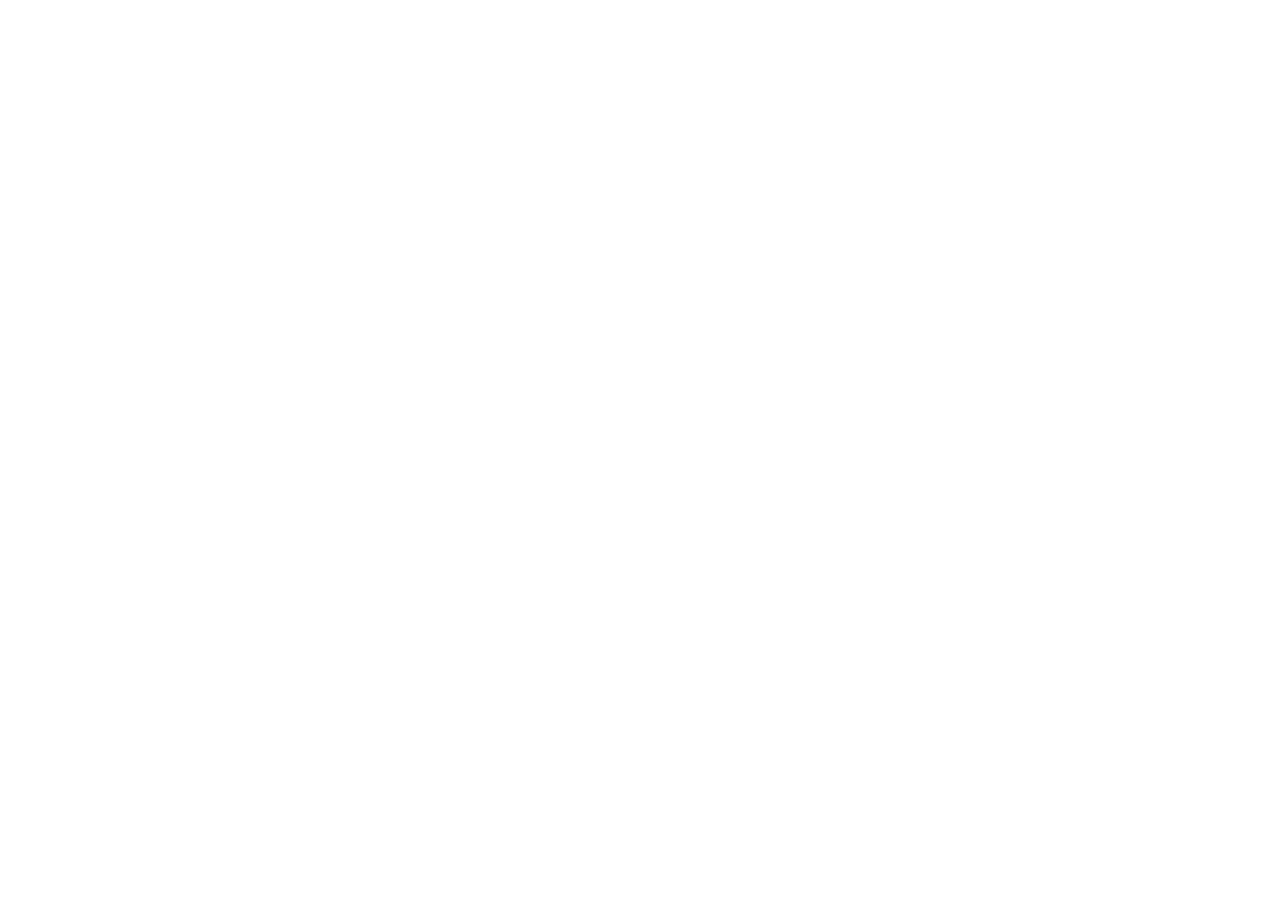
==== Pega-a-Visão/index.html @ a65b5205 "Iniciando a marcação" ====
<!DOCTYPE html>
<html lang="pt-br">
<head>
	<title>Pega a Visão</title>
	<meta charset="utf-8">
    <meta name="viewport" content="width=device-width,initial-scale=1.0">
	<link rel="stylesheet" href="https://cdnjs.cloudflare.com/ajax/libs/normalize/8.0.1/normalize.css" />
	<link rel="stylesheet" href="index.css">
	<link href="https://fonts.googleapis.com/css?family=Lato&display=swap" rel="stylesheet">
	<link href="https://stackpath.bootstrapcdn.com/font-awesome/4.7.0/css/font-awesome.min.css" rel="stylesheet">
	<meta name="keywords" content="Agência Digital, divulgação, artistas, sites">
	<meta name="robots" content="index, follow">
	<meta name="author" content="Alunos BSI">
	<link rel="icon" href="img/icon.png">

</head>
<body>

</body>
</html>
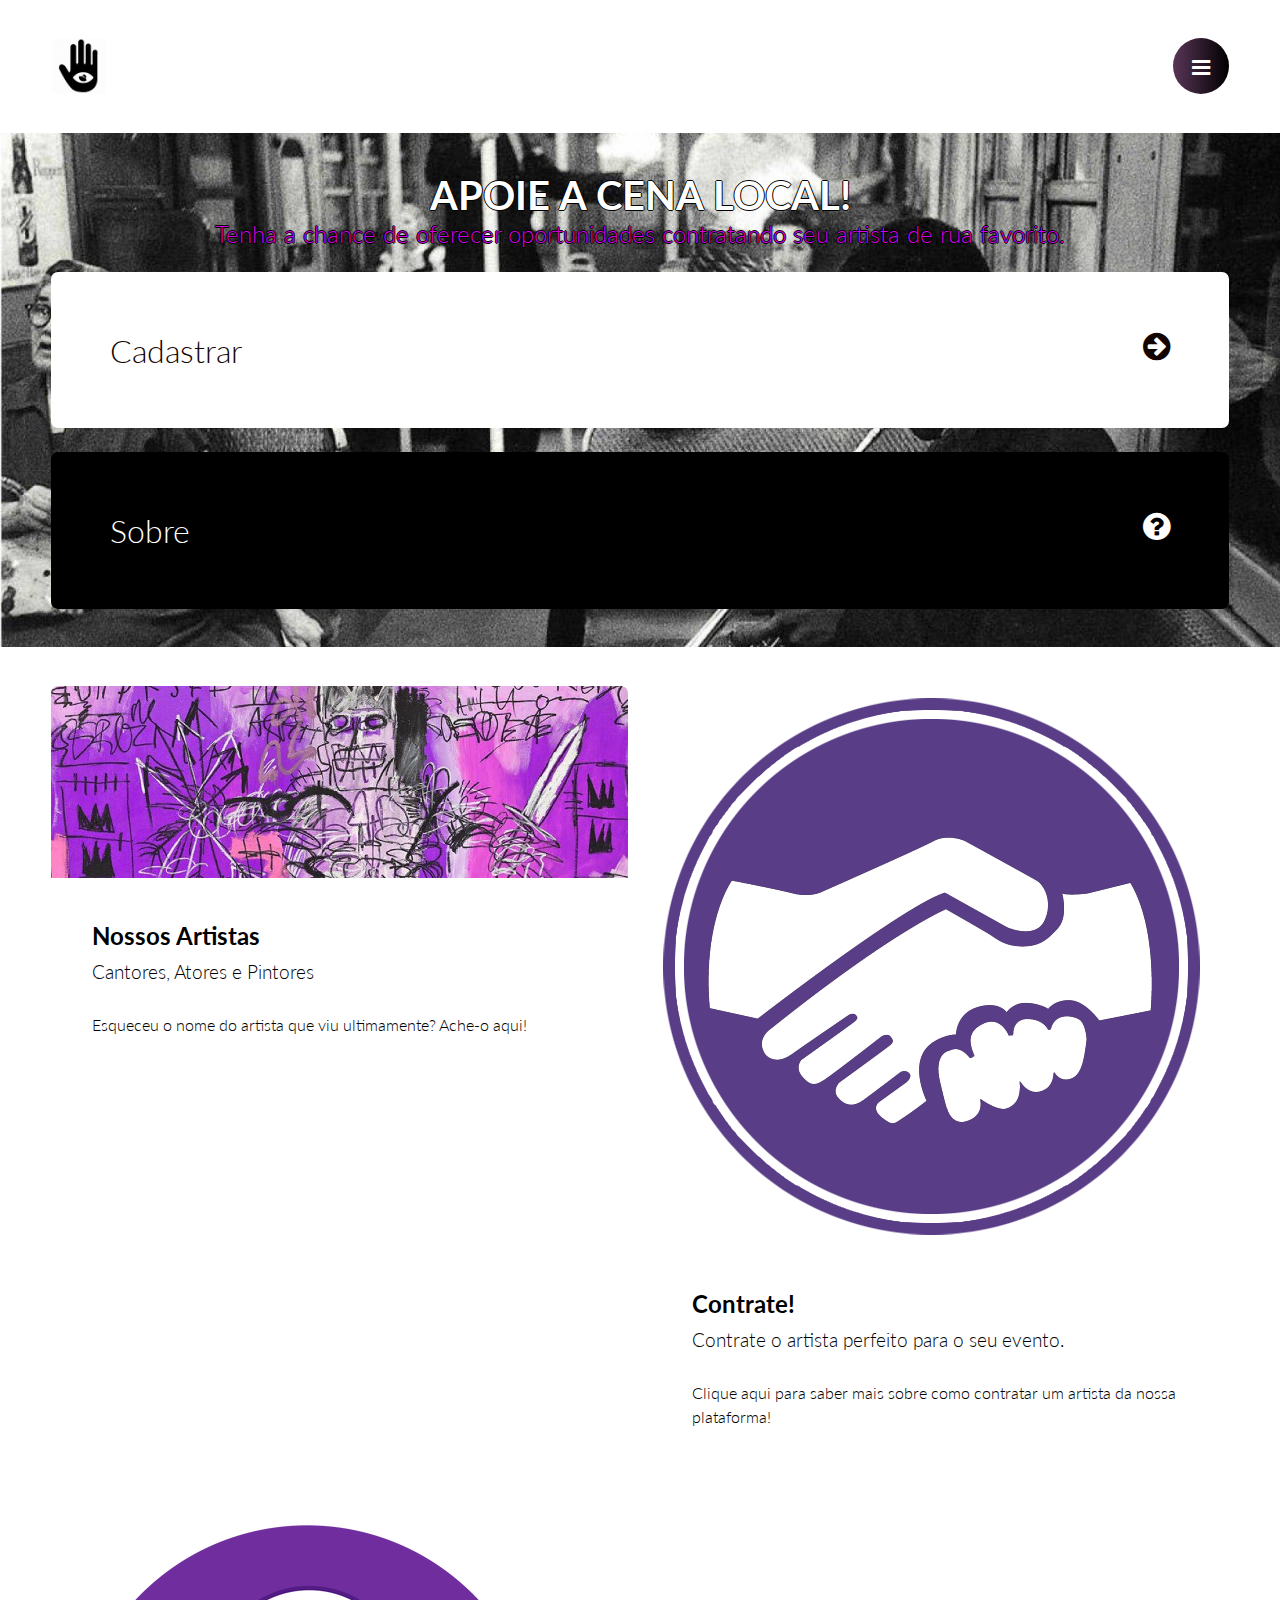
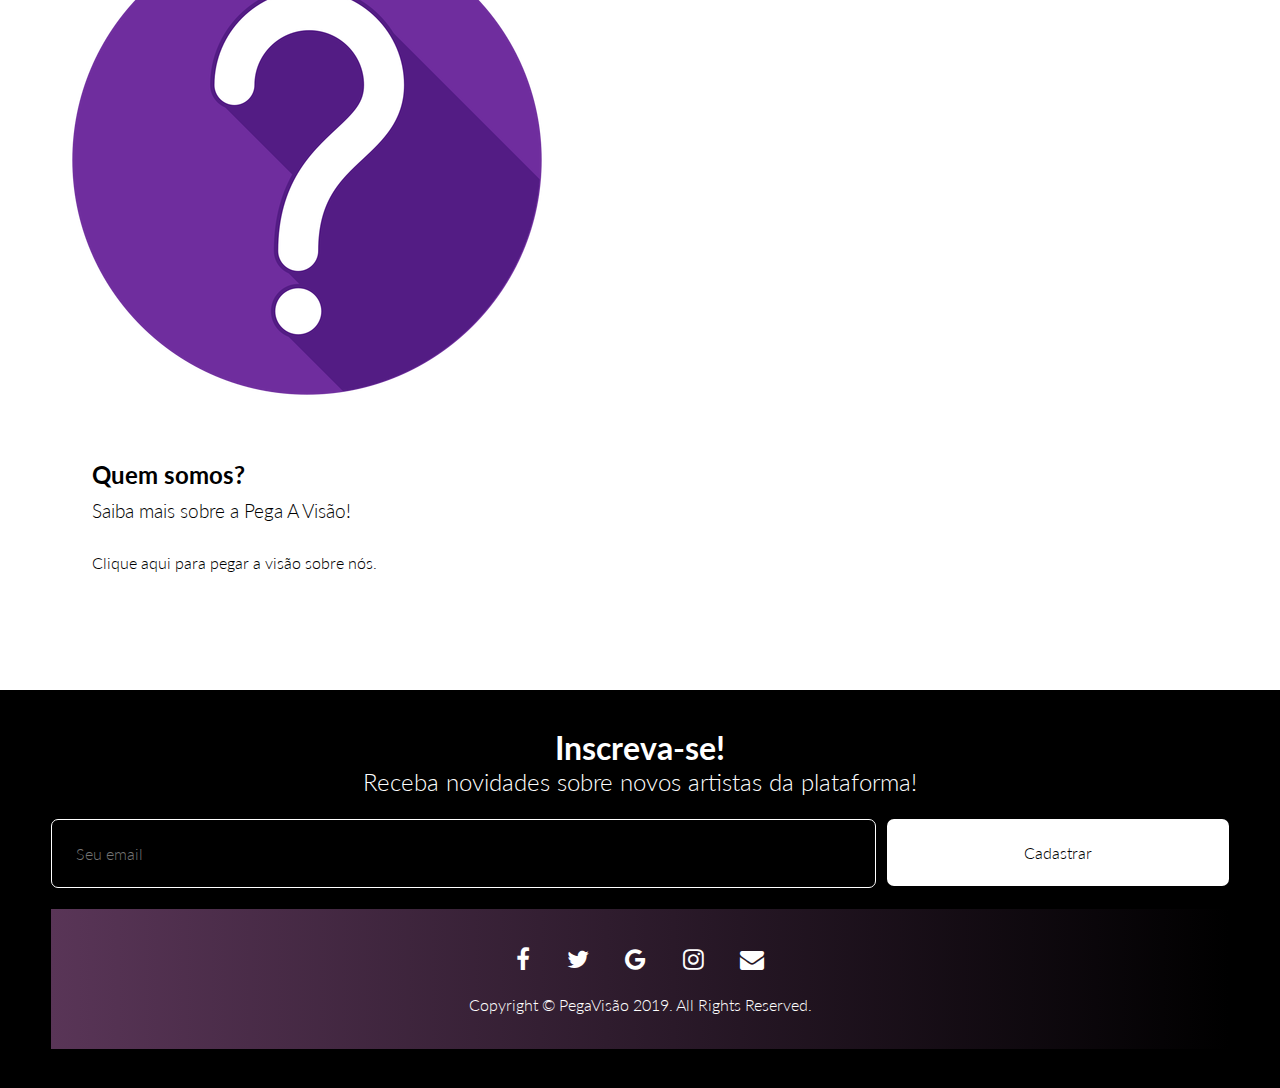
==== commit 9e7b99de: "Iniciando o site" ====
--- a/Pega-a-Visão/index.html
+++ b/Pega-a-Visão/index.html
@@ -1,10 +1,9 @@
 <!DOCTYPE html>
 <html lang="pt-br">
 <head>
-	<title>Pega a Visão</title>
 	<meta charset="utf-8">
     <meta name="viewport" content="width=device-width,initial-scale=1.0">
-	<link rel="stylesheet" href="https://cdnjs.cloudflare.com/ajax/libs/normalize/8.0.1/normalize.css" />
+    <title>Pega a Visão</title>
 	<link rel="stylesheet" href="index.css">
 	<link href="https://fonts.googleapis.com/css?family=Lato&display=swap" rel="stylesheet">
 	<link href="https://stackpath.bootstrapcdn.com/font-awesome/4.7.0/css/font-awesome.min.css" rel="stylesheet">
@@ -15,6 +14,91 @@
 
 </head>
 <body>
+	<header class="cabecalho container">
+		<a href="index.html"><h1 class="logo">Pega a Visão</h1></a>
+		<button class="bt-menu bg-gradient"><i class="fa fa-bars fa-lg"> </i></button>
+		<nav class="menu">
+			<a class="bt-close"><i class="fa fa-times"></i></a>
+				<ul>
+					<li><a href="index.html">Home</a></li>
+					<li><a href="#">Nossos Artistas</a></li>
+					<li><a href="#">Contratar um Artista</a></li>
+					<li><a href="#">Quem Somos?</a></li>
+					<li><a href="#">Contato</a></li>
 
+				</ul>
+		</nav>
+	</header>
+	<div class="banner container">
+		<div class="title">
+			<h2> APOIE A CENA LOCAL! </h2>
+			<h3>Tenha a chance de oferecer oportunidades contratando seu artista de rua favorito. </h3>
+		</div>
+		<div class="buttons">
+			<button class="bt bt-cadastro bg-white radius">Cadastrar<i class="fa fa-arrow-circle-right"></i></button>
+			<button class=" bt bt-sobre bg-black radius">Sobre<i class="fa fa-question-circle"></i></button>
+
+		</div>
+	</div>
+	<main class="artistas container">
+		<article class="artista bg-white radius">
+			<a href=""><img src="../Pega-a-Visão/img/obra.jpg" alt="Artistas do Selo"></a>
+			<div class="inner">
+				<a href="#">Nossos Artistas</a>
+				<h4>Cantores, Atores e Pintores </h4>
+				<p> Esqueceu o nome do artista que viu ultimamente? Ache-o aqui! </p>
+			</div>
+		</article>
+		<article class="artista bg-white radius">
+			<a href=""><img src="../Pega-a-Visão/img/contrate.png" alt="Michael Jackson"></a>
+			<div class="inner">
+				<a href="#">Contrate!</a>
+				<h4>Contrate o artista perfeito para o seu evento. </h4>
+				<p>Clique aqui para saber mais sobre como contratar um artista da nossa plataforma!</p>
+			</div>
+		</article>
+		<article class="artista bg-white radius">
+			<a href=""><img src="../Pega-a-Visão/img/quem-somos.jpg" alt="interrogação"></a>
+			<div class="inner">
+				<a href="#">Quem somos?</a>
+				<h4>Saiba mais sobre a Pega A Visão! </h4>
+				<p>Clique aqui para pegar a visão sobre nós.</p>
+			</div>
+		</article>
+	</main>
+	<!-- NEWSLETTER-->
+	<section class="newsletter container bg-black">
+		<h2> Inscreva-se! </h2>
+		<h3> Receba novidades sobre novos artistas da plataforma!</h3>
+		<form>
+			<input class="bg-black radius" type="email" name="email" placeholder="Seu email">
+			<button class="bg-white radius">Cadastrar</button>
+		</form>
+
+	<!-- rodapé -->
+	<footer class="rodape container bg-gradient">
+		<div class="icones">
+			<a href="#"><i class="fa fa-facebook"></i></a>
+			<a href="#"><i class="fa fa-twitter"></i></a>
+			<a href="#"><i class="fa fa-google"></i></a>
+			<a href="#"><i class="fa fa-instagram"></i></a>
+			<a href="#"><i class="fa fa-envelope"></i></a>
+		</div>
+		<p class="copyright">
+			Copyright © PegaVisão 2019. All Rights Reserved.
+		</p>
+	</footer>	
+		
+	</section>
+	<!-- JQUERY -->
+	<script src="https://ajax.googleapis.com/ajax/libs/jquery/1.12.4/jquery.min.js"></script>
+	   <script>
+		   $(".bt-menu").click(function(){
+		    $(".menu").show();
+		   });
+		   $(".bt-close").click(function(){
+		    $(".menu").hide();
+		   });
+	  </script>
 </body>
 </html>--- a/Pega-a-Visão/index.css
+++ b/Pega-a-Visão/index.css
@@ -0,0 +1,327 @@
+/*========== RESET ============*/
+*
+{
+	margin: 0; 
+	padding: 0; 
+	font-size: 100%; 
+	border: none;
+	outline: none;
+	font-weight: 300;
+	box-sizing: border-box; 
+	font-family: 'Lato', sans-serif;
+}
+
+body 
+{
+	background-color: : #000;
+}
+a
+{
+	text-decoration: none;
+}
+ul
+{
+	list-style: none;
+}
+img
+{
+	max-width: 100%;
+}
+/* ======== RESET =========*/
+
+/* ========== CONTAINER ============ */
+.container
+{
+	width: 100%;
+	float: left;
+	padding: 3% 4%;
+	text-align: center;
+}
+
+/* CORES */
+.bg-gradient
+{
+	background: linear-gradient(to right,#593557,#000000);
+}
+.bg-black
+{
+	background-color: #000;
+}
+.bg-white
+{
+	background-color: #fff;
+
+}
+
+/* helpers */
+.radius
+{
+	border-radius: 7px;
+}
+
+
+/* ======== cabeçalho========== */
+.logo
+{
+	width:56px;
+	height: 56px;
+	float: left;
+	background:url(../Pega-a-Visão/img/icon.png) center center/56px no-repeat;
+	font-size: 0; 
+}
+.bt-menu
+{
+	width: 56px;
+	height: 56px;
+	float: right;
+	text-align: center;
+	color: #fff;
+	border-radius: 56px;
+	cursor: pointer;
+	
+}
+
+/* MENU */
+.menu
+{
+	display: none;
+	width: 100%; 
+	height: 100%;
+	position:fixed;
+	background-color: rgba(0,0,0,0.9);
+	top: 0;
+	left: 0;
+}
+.bt-close
+{
+	font-size:1.5em; 
+	color:#fff;
+	float: right;
+	cursor: pointer;
+	margin: 2% 3% 0 0;  
+}
+.menu ul 
+{
+	width: 100%;
+	float: left; 
+	text-align: center;
+}
+.menu li
+{
+	padding: 1.5%;
+}
+.menu li a 
+{
+	font-size: 2em;
+	color: #fff;
+	padding: 1.5% 3%;
+}
+.menu li a:hover
+{
+	border:1px solid #000;
+	background-color: #593557;
+}
+/* BANNER */
+.banner
+{
+	background: url(../Pega-a-Visão/img/banner.jpg) no-repeat fixed;
+}
+.title
+{
+	width: 100%;
+}
+.title h2
+{
+	font-size: 2.5em;
+	color: #fff;
+	font-weight: 700;
+	text-shadow: -1px 0 black, 0 1px black, 1px 0 black, 0 -1px black;
+}
+.title h3
+{
+	font-size: 1.5em;
+	color: #d500ea;
+	text-shadow: -1px 0 black, 0 1px black, 1px 0 black, 0 -1px black;
+}
+.buttons
+{
+	width: 100%;
+	margin-top: 2%;
+}
+.buttons i
+{
+	float: right;
+}
+.bt
+{
+	width: 100%;
+	font-size: 1.5em;
+	text-align: left;
+	cursor: pointer;
+	padding: 5%;
+
+}
+.bt-cadastro
+{
+	color: #130400;
+}
+.bt-sobre
+{	
+	
+	color: #fff;
+	margin-top: 2%;
+}
+/* ARTISTAS */
+.artistas
+{
+	width: 100%;
+	float: left;
+	padding:3% 4%;
+}
+.artista
+{
+	width: 100%;
+	text-align: left;
+	margin-bottom: 3%;
+}
+.artista img 
+{
+	border-radius: 7px 7px 0 0;
+}
+.inner
+{
+	padding: 7%;
+}
+.inner a 
+{
+	font-size: 1.5em;
+	color: #000;
+	font-weight: 700;
+}
+.inner h4
+{
+	font-size: 1.2em;
+	color: #000;
+	margin-top: 2%;
+}
+.inner p 
+{
+	margin-top: 6%;
+	color:#000;
+	line-height: 1.5em;
+}
+
+/* NEWSLETTER */
+.newsletter h2
+{
+	font-size:1.5em;
+	color: #fff;
+	font-weight: 700;  
+}
+.newsletter h3
+{
+	color: #fff;
+}
+.newsletter form 
+{
+margin-top: 2%;
+}
+.newsletter input 
+{
+	width: 100%;
+	color: #fff;
+	border: 1px solid #fff;
+	padding: 5%;
+}
+.newsletter button
+{
+	width: 100%;
+	color: #000;
+	padding: 5px;
+	cursor: pointer;
+	margin-top: 2%;
+	margin-bottom: 2%;
+
+}
+/* RODAPÉ */
+
+.icones a
+{
+	font-size: 1.5em;
+	color: #fff;
+	margin-right: 3%;
+}
+.icones a:last-child
+{
+	margin-right: 0;
+}
+.icones a:hover
+{
+	color: #ffd;
+}
+.copyright
+{
+	margin-top: 2%;
+	color: #fff;
+}
+
+/* =========MOBILE FIRST ============== */
+/* DISPOSITIVOS PEQUENOS */
+@media screen and (min-width: 480px)
+{
+	.bt
+	{
+		font-size: 2em;
+	}	
+}
+/* Tablets */
+@media screen and (min-width: 768px)
+{
+	.artista {
+		width: 49%;
+		float: left;
+		margin-right: 2%;
+	}
+	.artista:nth-child(2)
+	{
+		margin-right: 0;
+	}
+	.newsletter h2
+	{
+		font-size: 2em;
+	}
+	.newsletter h3
+	{
+		font-size: 1.5em;
+	}
+	.newsletter input
+	{
+		width: 70%;
+		padding: 2%;
+		float: left;
+		margin-right: 1%;
+	}
+	.newsletter button
+	{
+		width: 29%;
+		padding: 2%;
+		float: right;
+		margin-top: 0;
+	}
+}
+/* Tablets e Desktops */
+@media screen and (min-width: 960px;)
+{
+	.title
+	{
+		width: 70%;
+		float: left;
+		text-align: left;
+	}
+	.buttons
+	{
+		width: 30%;
+		float: right;
+		margin-top: 0;
+	}
+}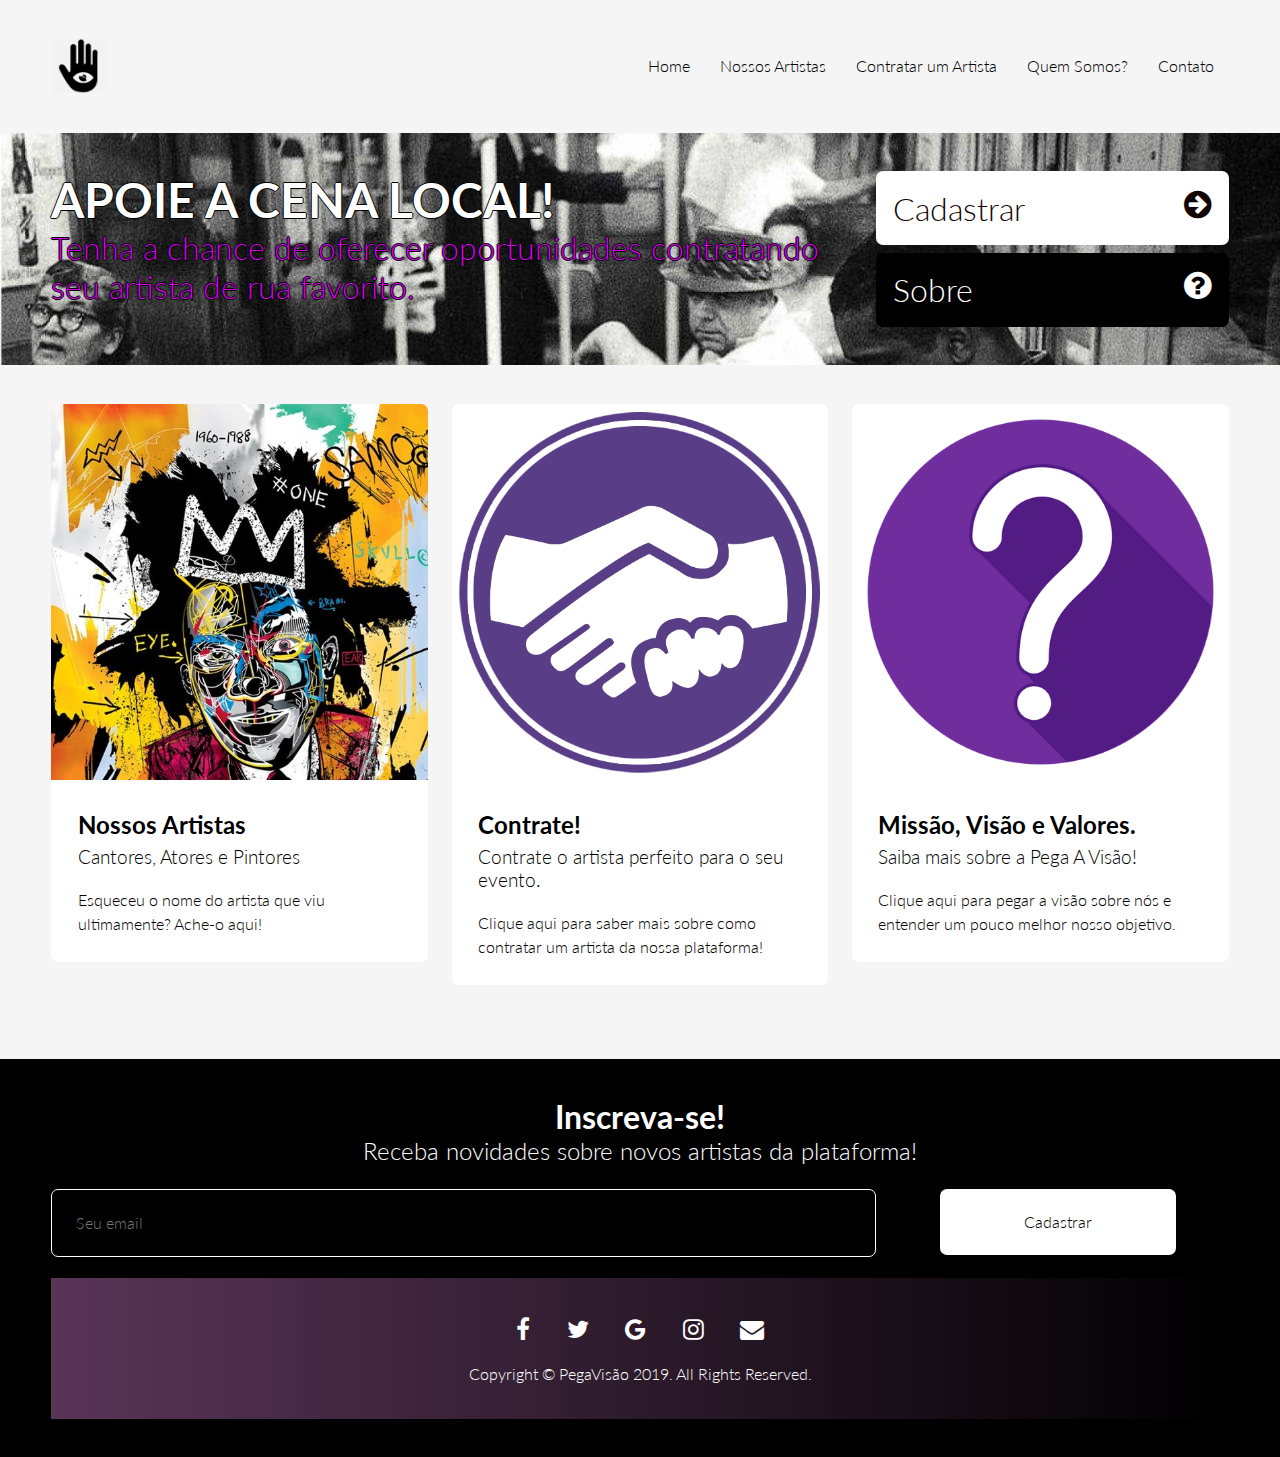
==== commit 15e4aed8: "index finalizado." ====
--- a/Pega-a-Visão/index.html
+++ b/Pega-a-Visão/index.html
@@ -37,7 +37,6 @@
 		<div class="buttons">
 			<button class="bt bt-cadastro bg-white radius">Cadastrar<i class="fa fa-arrow-circle-right"></i></button>
 			<button class=" bt bt-sobre bg-black radius">Sobre<i class="fa fa-question-circle"></i></button>
-
 		</div>
 	</div>
 	<main class="artistas container">
@@ -60,9 +59,9 @@
 		<article class="artista bg-white radius">
 			<a href=""><img src="../Pega-a-Visão/img/quem-somos.jpg" alt="interrogação"></a>
 			<div class="inner">
-				<a href="#">Quem somos?</a>
+				<a href="#">Missão, Visão e Valores.</a>
 				<h4>Saiba mais sobre a Pega A Visão! </h4>
-				<p>Clique aqui para pegar a visão sobre nós.</p>
+				<p>Clique aqui para pegar a visão sobre nós e entender um pouco melhor nosso objetivo.</p>
 			</div>
 		</article>
 	</main>
@@ -87,9 +86,9 @@
 		<p class="copyright">
 			Copyright © PegaVisão 2019. All Rights Reserved.
 		</p>
-	</footer>	
-		
+	</footer>		
 	</section>
+
 	<!-- JQUERY -->
 	<script src="https://ajax.googleapis.com/ajax/libs/jquery/1.12.4/jquery.min.js"></script>
 	   <script>
--- a/Pega-a-Visão/index.css
+++ b/Pega-a-Visão/index.css
@@ -13,7 +13,7 @@
 
 body 
 {
-	background-color: : #000;
+	background-color: #f5f5f5;
 }
 a
 {
@@ -167,7 +167,6 @@
 }
 .bt-sobre
 {	
-	
 	color: #fff;
 	margin-top: 2%;
 }
@@ -224,7 +223,7 @@
 }
 .newsletter form 
 {
-margin-top: 2%;
+	margin-top: 2%;
 }
 .newsletter input 
 {
@@ -272,7 +271,9 @@
 	.bt
 	{
 		font-size: 2em;
-	}	
+	}
+
+
 }
 /* Tablets */
 @media screen and (min-width: 768px)
@@ -308,15 +309,21 @@
 		float: right;
 		margin-top: 0;
 	}
-}
-/* Tablets e Desktops */
-@media screen and (min-width: 960px;)
-{
+
+	/* tive que replicar o código do comportamento de 960px aqui pois meu monitor tem a resolução de 768 apenas */
 	.title
 	{
 		width: 70%;
 		float: left;
 		text-align: left;
+	}
+	.title h2
+	{
+		font-size: 3em;	
+	}
+	.title h3
+	{
+		font-size: 2em;
 	}
 	.buttons
 	{
@@ -324,4 +331,141 @@
 		float: right;
 		margin-top: 0;
 	}
+	.artista
+	{
+		width: 32%;
+	}
+	.artista:nth-child(2)
+	{
+		margin-right: 2%;
+	}
+	.artista:nth-child(3)
+	{
+		margin-right: 0;
+	}
+	.newsletter button
+	{
+		width: 20%;
+		float: none;
+	}
+
+	/* mesma coisa para o menu */
+
+	.bt-menu
+	{
+		display: none;
+	}
+	.bt-close
+	{
+		display: none;
+	}
+	.menu 
+	{
+		width: auto;
+		height: 56px;
+		line-height: 56px;
+		float: right;
+		background-color: #f5f5f5;
+		display: block !important;
+		position: static;
+	}
+	.menu li 
+	{
+		padding: 0;
+		float: left;
+	}
+	.menu li a
+	{
+		color: #000;
+		font-size: 1em;
+		padding: 15px;
+	}
+	.menu li a:hover
+	{
+		border: none;
+		color:#fff; 
+		background:#593557;
+	}
+}
+/* Tablets e Desktops */
+@media screen and (min-width: 960px;)
+{
+	.title
+	{
+		width: 70%;
+		float: left;
+		text-align: left;
+	}
+	.title h2
+	{
+		font-size: 3em;	
+	}
+	.title h3
+	{
+		font-size: 2em;
+	}
+	.buttons
+	{
+		width: 30%;
+		float: right;
+		margin-top: 0;
+	}
+	.artista
+	{
+		width: 32%;
+	}
+	.artista:nth-child(2)
+	{
+		margin-right: 2%;
+	}
+	.artista:nth-child(3)
+	{
+		margin-right: 0;
+	}
+	.newsletter button
+	{
+		width: 20%;
+		float: none;
+	}
+}
+
+/* Dispositivos grandes */
+@media screen and (min-width: 1280px)
+{
+	.bt-menu
+	{
+		display: none;
+	}
+	.bt-close
+	{
+		display: none;
+	}
+	.menu 
+	{
+		width: auto;
+		height: 56px;
+		line-height: 56px;
+		float: right;
+		background-color: #f5f5f5;
+		display: block !important;
+		position: static;
+	}
+	.menu li 
+	{
+		padding: 0;
+		float: left;
+	}
+	.menu li a
+	{
+		color: #000;
+		border-radius: 10px;
+		font-size: 1em;
+		padding: 15px;
+	}
+	.menu li a:hover
+	{
+		border: none;
+		color:#fff; 
+		background:#593557;
+	}
 }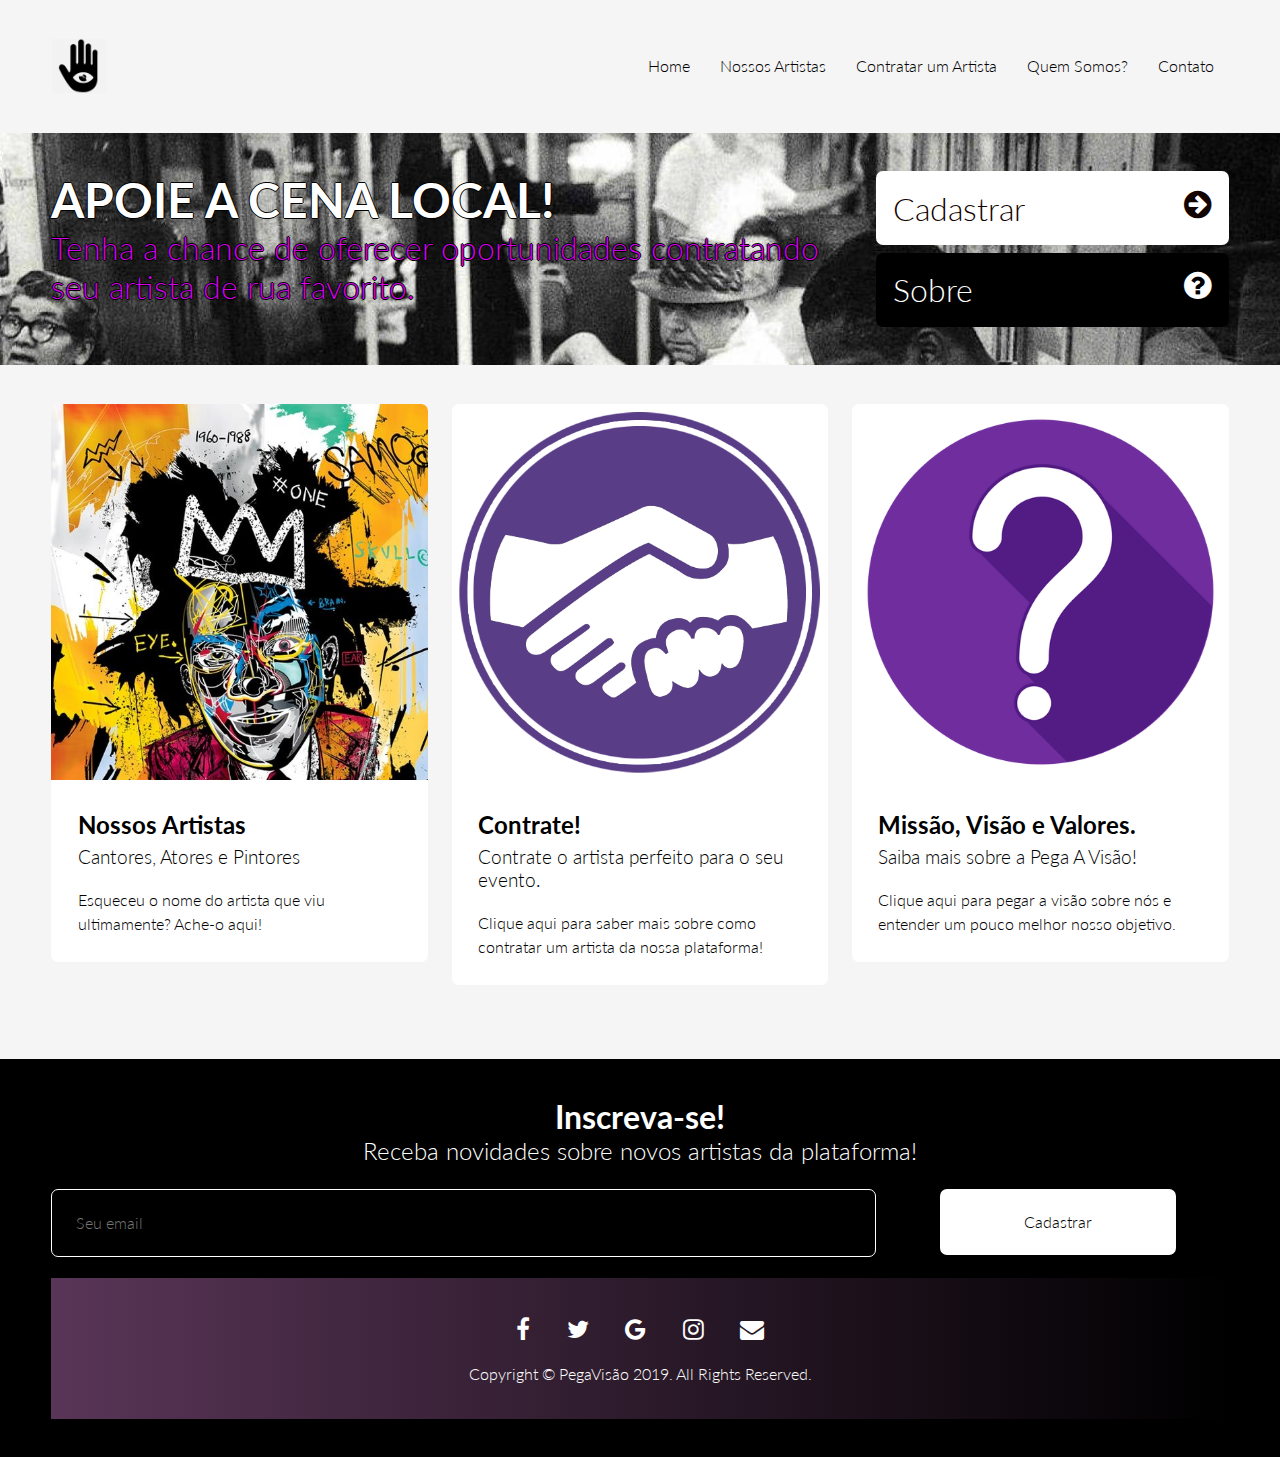
==== commit bbb05d6f: "interligando o index com a página artistas" ====
--- a/Pega-a-Visão/index.html
+++ b/Pega-a-Visão/index.html
@@ -21,13 +21,14 @@
 			<a class="bt-close"><i class="fa fa-times"></i></a>
 				<ul>
 					<li><a href="index.html">Home</a></li>
-					<li><a href="#">Nossos Artistas</a></li>
+					<li><a href="artistas.html">Nossos Artistas</a></li>
 					<li><a href="#">Contratar um Artista</a></li>
 					<li><a href="#">Quem Somos?</a></li>
 					<li><a href="#">Contato</a></li>
-
 				</ul>
 		</nav>
+
+
 	</header>
 	<div class="banner container">
 		<div class="title">
@@ -41,9 +42,9 @@
 	</div>
 	<main class="artistas container">
 		<article class="artista bg-white radius">
-			<a href=""><img src="../Pega-a-Visão/img/obra.jpg" alt="Artistas do Selo"></a>
+			<a href="artistas.html"><img src="../Pega-a-Visão/img/obra.jpg" alt="Artistas do Selo"></a>
 			<div class="inner">
-				<a href="#">Nossos Artistas</a>
+				<a href="artistas.html">Nossos Artistas</a>
 				<h4>Cantores, Atores e Pintores </h4>
 				<p> Esqueceu o nome do artista que viu ultimamente? Ache-o aqui! </p>
 			</div>
--- a/Pega-a-Visão/index.css
+++ b/Pega-a-Visão/index.css
@@ -81,6 +81,7 @@
 	
 }
 
+
 /* MENU */
 .menu
 {
@@ -125,6 +126,12 @@
 .banner
 {
 	background: url(../Pega-a-Visão/img/banner.jpg) no-repeat fixed;
+	background-position: center;
+}
+.banner-artistas
+{
+		background: url(../Pega-a-Visão/img/banner-artistas.jpg) no-repeat fixed;
+		background-position: bottom;
 }
 .title
 {
@@ -143,6 +150,17 @@
 	color: #d500ea;
 	text-shadow: -1px 0 black, 0 1px black, 1px 0 black, 0 -1px black;
 }
+.title-artistas h2
+{
+	font-size: 2.5em;
+	color: #b19cd9;
+	font-weight: 700;
+	text-shadow: -1px 0 black, 0 1px black, 1px 0 black, 0 -1px black;
+	float: left;
+	display: block;
+}
+
+
 .buttons
 {
 	width: 100%;
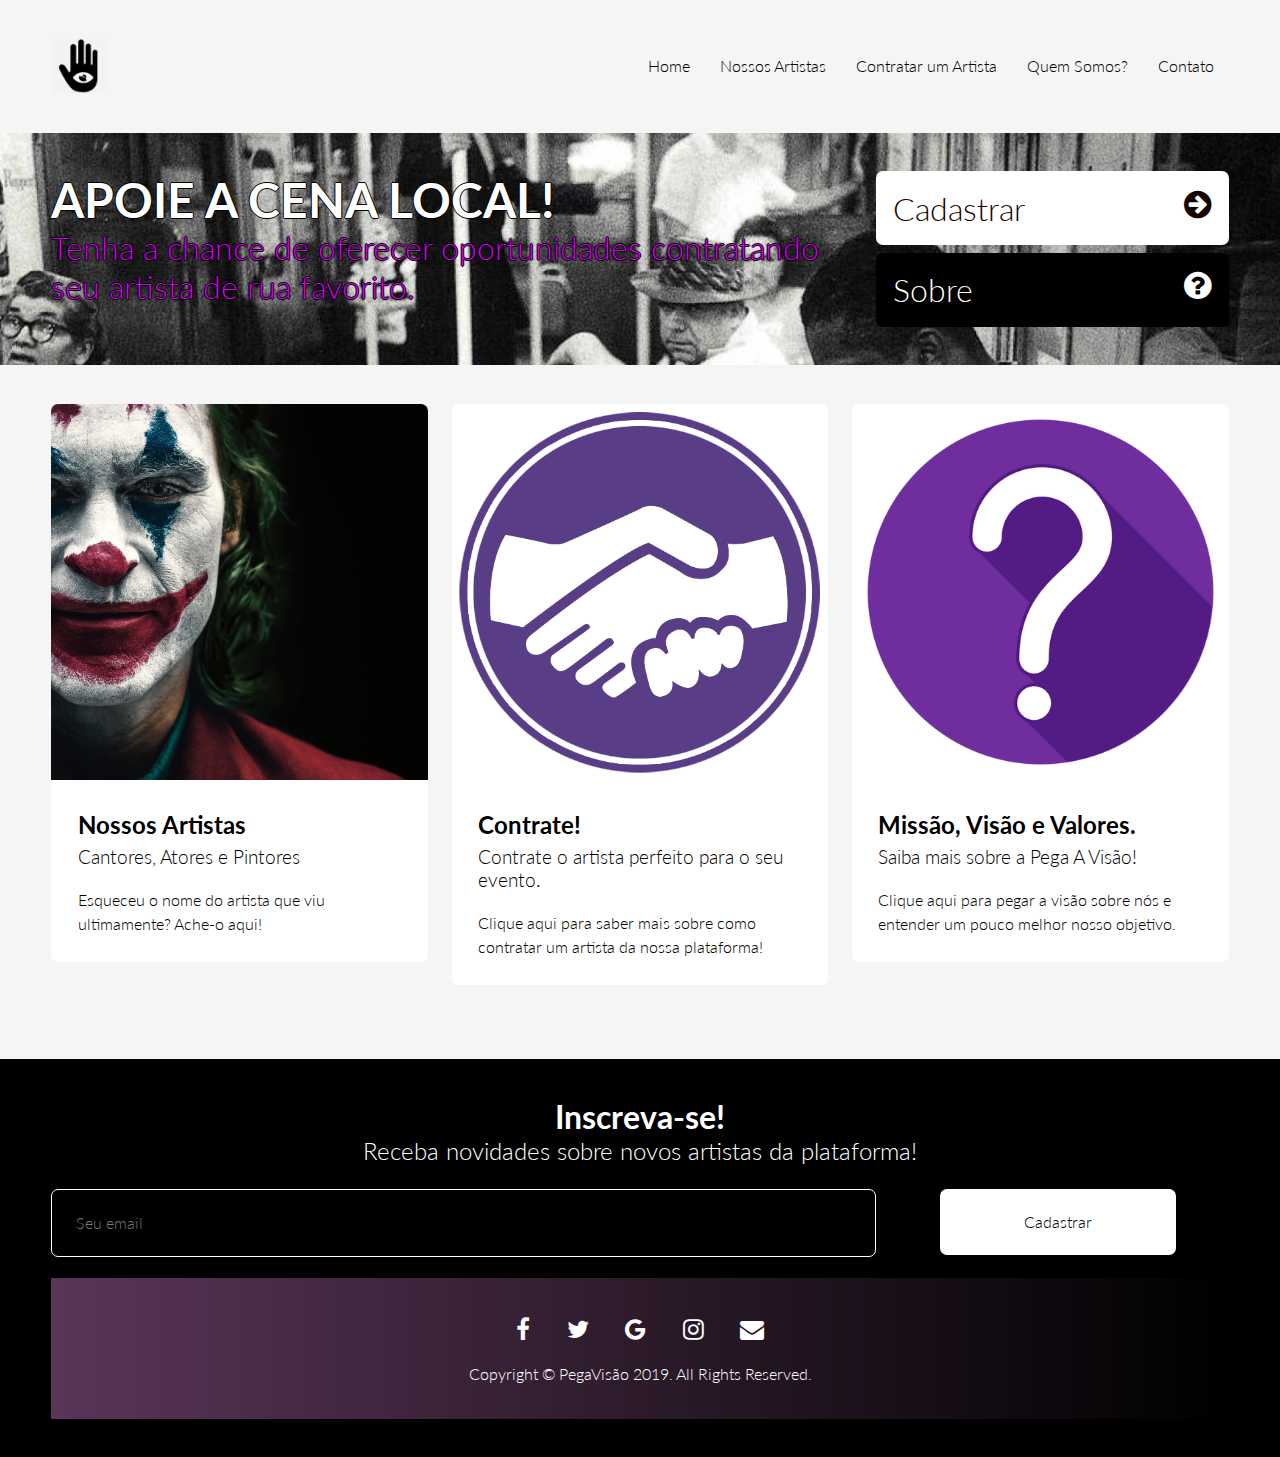
==== commit 76f769b9: "alterações minimas" ====
--- a/Pega-a-Visão/index.html
+++ b/Pega-a-Visão/index.html
@@ -36,13 +36,13 @@
 			<h3>Tenha a chance de oferecer oportunidades contratando seu artista de rua favorito. </h3>
 		</div>
 		<div class="buttons">
-			<button class="bt bt-cadastro bg-white radius">Cadastrar<i class="fa fa-arrow-circle-right"></i></button>
-			<button class=" bt bt-sobre bg-black radius">Sobre<i class="fa fa-question-circle"></i></button>
-		</div>
+			<a href="cadastro.html"><button class="bt bt-cadastro bg-white radius">Cadastrar<i class="fa fa-arrow-circle-right"></i></button></a>
+			<a href="sobre.html"><button class=" bt bt-sobre bg-black radius">Sobre<i class="fa fa-question-circle"></i></button>
+		</div></a>
 	</div>
 	<main class="artistas container">
 		<article class="artista bg-white radius">
-			<a href="artistas.html"><img src="../Pega-a-Visão/img/obra.jpg" alt="Artistas do Selo"></a>
+			<a href="artistas.html"><img src="../Pega-a-Visão/img/joker.jpg" alt="Artistas do Selo"></a>
 			<div class="inner">
 				<a href="artistas.html">Nossos Artistas</a>
 				<h4>Cantores, Atores e Pintores </h4>
--- a/Pega-a-Visão/index.css
+++ b/Pega-a-Visão/index.css
@@ -133,6 +133,7 @@
 		background: url(../Pega-a-Visão/img/banner-artistas.jpg) no-repeat fixed;
 		background-position: bottom;
 }
+
 .title
 {
 	width: 100%;
@@ -183,11 +184,21 @@
 {
 	color: #130400;
 }
+.bt-cadastro:hover
+{
+	color: #fff;
+	background-color: #000;
+}
 .bt-sobre
 {	
 	color: #fff;
 	margin-top: 2%;
 }
+.bt-sobre:hover
+{
+	color: #000;
+	background-color: #fff;
+}
 /* ARTISTAS */
 .artistas
 {
@@ -211,6 +222,13 @@
 }
 .inner a 
 {
+	font-size: 1.5em;
+	color: #000;
+	font-weight: 700;
+}
+.inner h2
+{
+	margin-bottom: 5%; 
 	font-size: 1.5em;
 	color: #000;
 	font-weight: 700;
@@ -405,6 +423,50 @@
 		background:#593557;
 	}
 }
+
+/* CADASTRO */
+.banner-cadastro
+{
+	background: url(../Pega-a-Visão/img/banner-cadastro.jpg) no-repeat fixed;
+}
+.input-form
+{
+	padding: 5px;
+	margin-bottom: 10px;
+	display: block;
+	background-color: #f5f5f5;
+	border-radius: 10px;
+}
+.input-form-radio
+{
+	margin-top: 5%;
+	margin-bottom: 5px;
+	display: inline-block;
+}
+.labelform
+{
+	display: block;
+}
+#btform
+{
+	width: 100px;
+	margin-top: 25px;
+	border-radius: 5px;
+	padding: 10px;
+	background-color:#8565c4;
+	color: #fff;
+	cursor: pointer;
+	display: block;
+}
+#btform:hover
+{
+	background-color: #593557 ;
+}
+#btform:active
+{	
+	background-color: #000;
+}
+
 /* Tablets e Desktops */
 @media screen and (min-width: 960px;)
 {
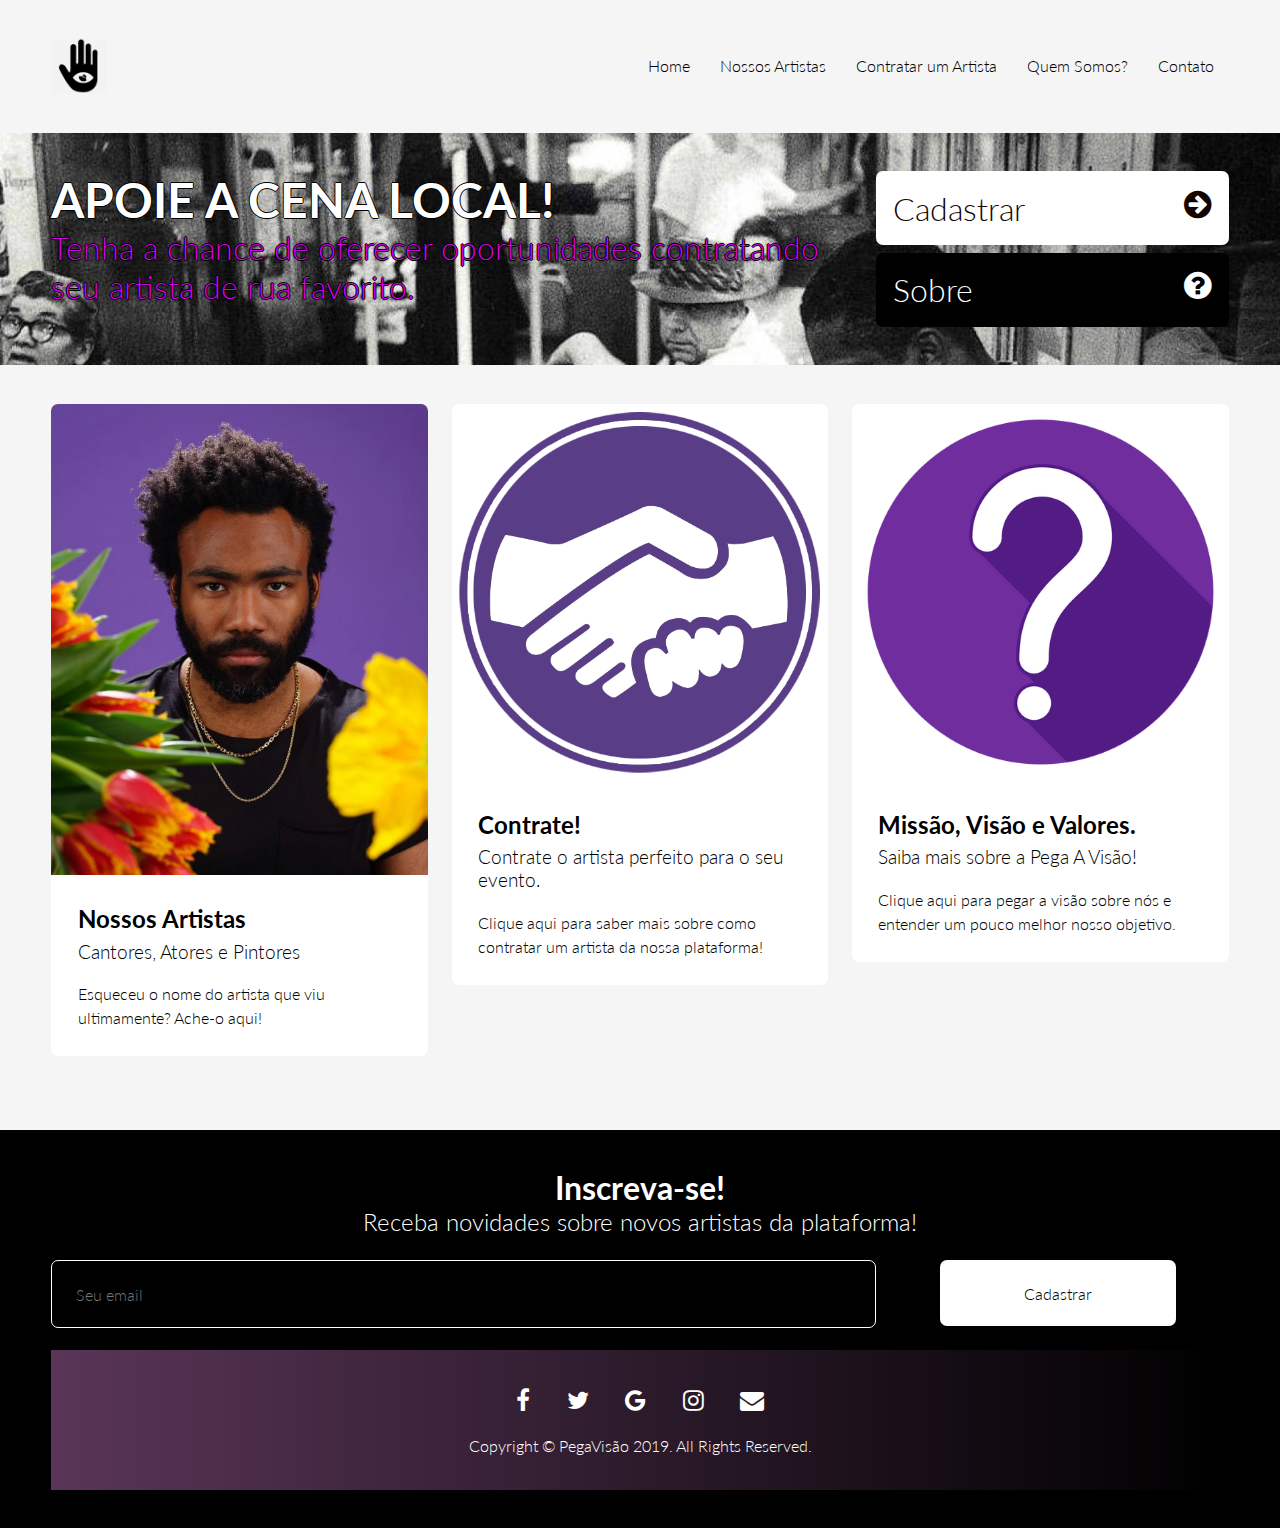
==== commit 80dfe513: "Página Sobre" ====
--- a/Pega-a-Visão/index.html
+++ b/Pega-a-Visão/index.html
@@ -23,7 +23,7 @@
 					<li><a href="index.html">Home</a></li>
 					<li><a href="artistas.html">Nossos Artistas</a></li>
 					<li><a href="#">Contratar um Artista</a></li>
-					<li><a href="#">Quem Somos?</a></li>
+					<li><a href="sobre.html">Quem Somos?</a></li>
 					<li><a href="#">Contato</a></li>
 				</ul>
 		</nav>
@@ -42,7 +42,7 @@
 	</div>
 	<main class="artistas container">
 		<article class="artista bg-white radius">
-			<a href="artistas.html"><img src="../Pega-a-Visão/img/joker.jpg" alt="Artistas do Selo"></a>
+			<a href="artistas.html"><img src="../Pega-a-Visão/img/donald.jpg" alt="Artistas do Selo"></a>
 			<div class="inner">
 				<a href="artistas.html">Nossos Artistas</a>
 				<h4>Cantores, Atores e Pintores </h4>
@@ -58,9 +58,9 @@
 			</div>
 		</article>
 		<article class="artista bg-white radius">
-			<a href=""><img src="../Pega-a-Visão/img/quem-somos.jpg" alt="interrogação"></a>
+			<a href="sobre.html"><img src="../Pega-a-Visão/img/quem-somos.jpg" alt="interrogação"></a>
 			<div class="inner">
-				<a href="#">Missão, Visão e Valores.</a>
+				<a href="sobre.html">Missão, Visão e Valores.</a>
 				<h4>Saiba mais sobre a Pega A Visão! </h4>
 				<p>Clique aqui para pegar a visão sobre nós e entender um pouco melhor nosso objetivo.</p>
 			</div>
--- a/Pega-a-Visão/index.css
+++ b/Pega-a-Visão/index.css
@@ -128,11 +128,29 @@
 	background: url(../Pega-a-Visão/img/banner.jpg) no-repeat fixed;
 	background-position: center;
 }
+/* BANNER PAG ARTISTAS */
 .banner-artistas
 {
 		background: url(../Pega-a-Visão/img/banner-artistas.jpg) no-repeat fixed;
 		background-position: bottom;
 }
+/* BANNER PAGCADASTRO */
+.banner-cadastro
+{
+	background: url(../Pega-a-Visão/img/banner-cadastro.jpg) no-repeat fixed;
+}
+/* BANNER PAG SOBRE */
+.banner-sobre
+{
+		background: url(../Pega-a-Visão/img/jokersobre.jpg) no-repeat fixed;
+		background-position: center;
+}
+
+.mainsobre
+{
+	background-color: #4d4e4f;
+}
+/*=================================*/
 
 .title
 {
@@ -424,11 +442,7 @@
 	}
 }
 
-/* CADASTRO */
-.banner-cadastro
-{
-	background: url(../Pega-a-Visão/img/banner-cadastro.jpg) no-repeat fixed;
-}
+
 .input-form
 {
 	padding: 5px;
@@ -507,11 +521,48 @@
 		width: 20%;
 		float: none;
 	}
-}
-
-/* Dispositivos grandes */
-@media screen and (min-width: 1280px)
-{
+
+	/* tive que replicar o código do comportamento de 960px aqui pois meu monitor tem a resolução de 768 apenas */
+	.title
+	{
+		width: 70%;
+		float: left;
+		text-align: left;
+	}
+	.title h2
+	{
+		font-size: 3em;	
+	}
+	.title h3
+	{
+		font-size: 2em;
+	}
+	.buttons
+	{
+		width: 30%;
+		float: right;
+		margin-top: 0;
+	}
+	.artista
+	{
+		width: 32%;
+	}
+	.artista:nth-child(2)
+	{
+		margin-right: 2%;
+	}
+	.artista:nth-child(3)
+	{
+		margin-right: 0;
+	}
+	.newsletter button
+	{
+		width: 20%;
+		float: none;
+	}
+
+	/* mesma coisa para o menu */
+
 	.bt-menu
 	{
 		display: none;
@@ -538,6 +589,47 @@
 	.menu li a
 	{
 		color: #000;
+		font-size: 1em;
+		padding: 15px;
+	}
+	.menu li a:hover
+	{
+		border: none;
+		color:#fff; 
+		background:#593557;
+	}
+}
+
+
+/* Dispositivos grandes */
+@media screen and (min-width: 1280px)
+{
+	.bt-menu
+	{
+		display: none;
+	}
+	.bt-close
+	{
+		display: none;
+	}
+	.menu 
+	{
+		width: auto;
+		height: 56px;
+		line-height: 56px;
+		float: right;
+		background-color: #f5f5f5;
+		display: block !important;
+		position: static;
+	}
+	.menu li 
+	{
+		padding: 0;
+		float: left;
+	}
+	.menu li a
+	{
+		color: #000;
 		border-radius: 10px;
 		font-size: 1em;
 		padding: 15px;
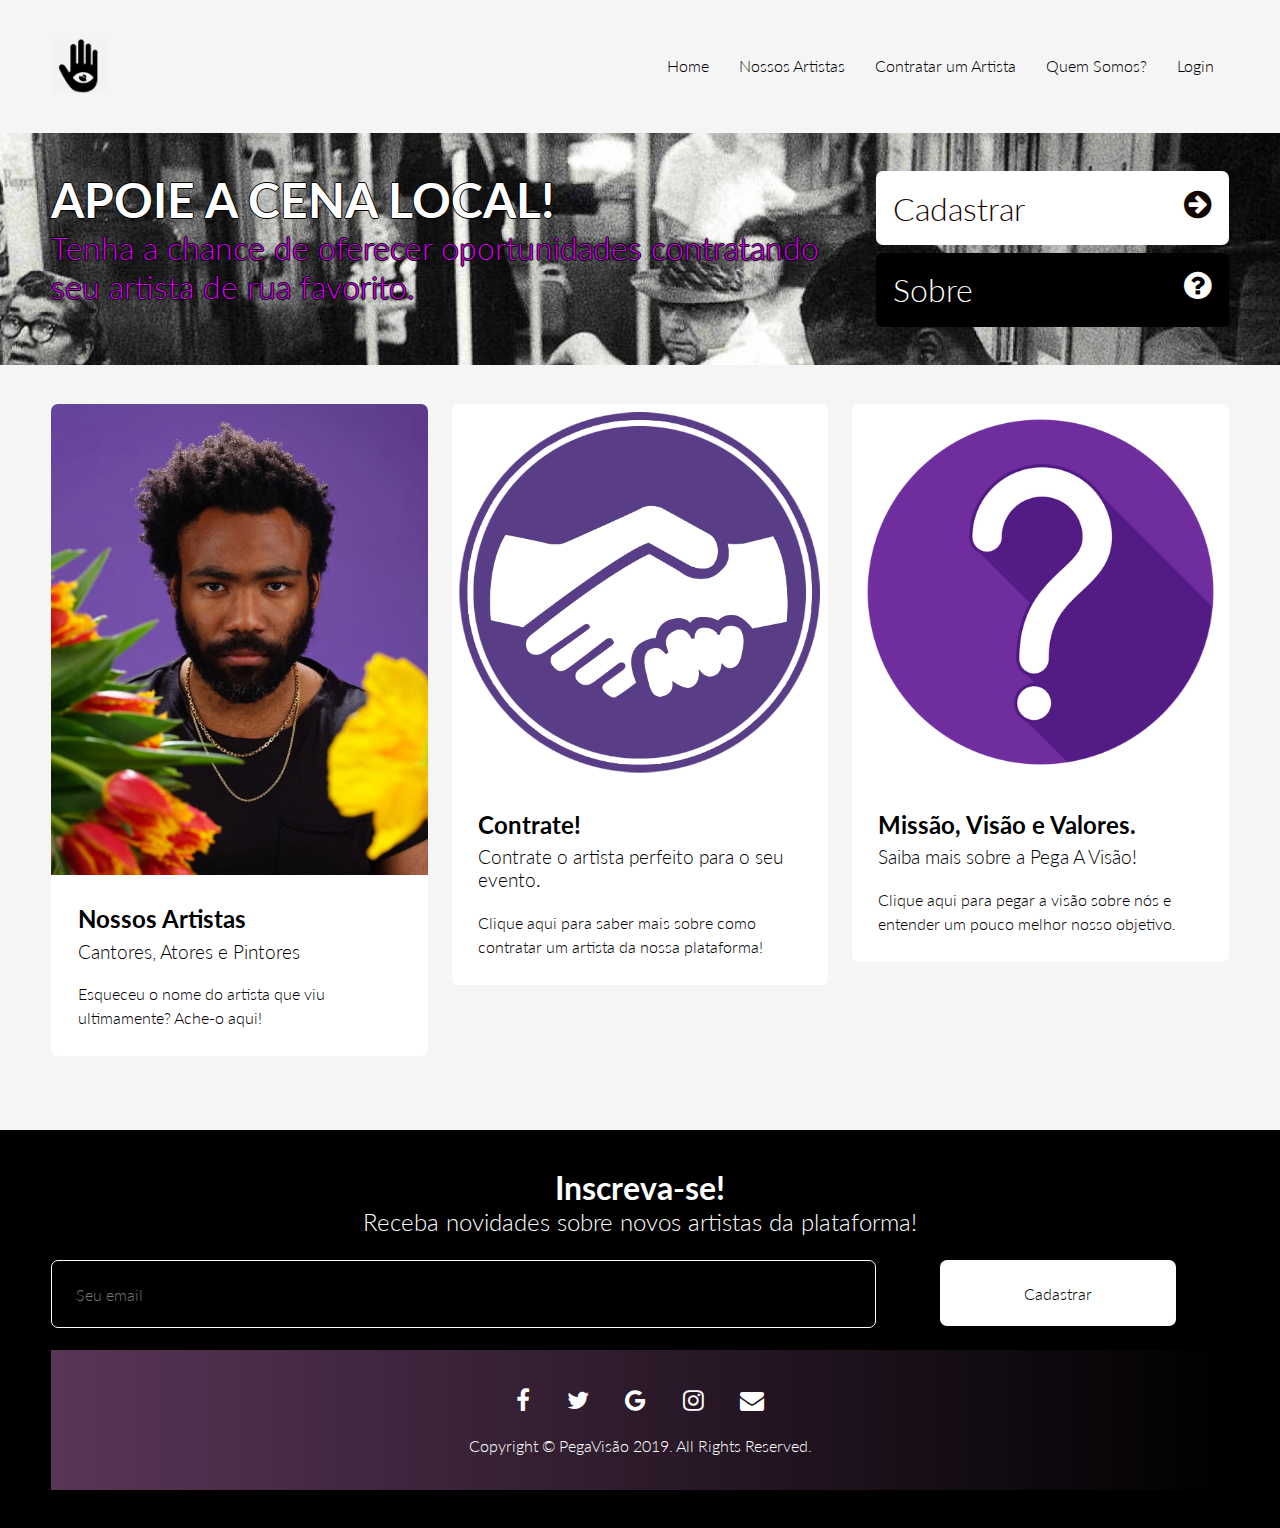
==== commit 2e05715f: "Pág Login" ====
--- a/Pega-a-Visão/index.html
+++ b/Pega-a-Visão/index.html
@@ -24,7 +24,7 @@
 					<li><a href="artistas.html">Nossos Artistas</a></li>
 					<li><a href="#">Contratar um Artista</a></li>
 					<li><a href="sobre.html">Quem Somos?</a></li>
-					<li><a href="#">Contato</a></li>
+					<li><a href="login.html">Login</a></li>
 				</ul>
 		</nav>
 
@@ -92,13 +92,7 @@
 
 	<!-- JQUERY -->
 	<script src="https://ajax.googleapis.com/ajax/libs/jquery/1.12.4/jquery.min.js"></script>
-	   <script>
-		   $(".bt-menu").click(function(){
-		    $(".menu").show();
-		   });
-		   $(".bt-close").click(function(){
-		    $(".menu").hide();
-		   });
-	  </script>
+	<script src="js/jquery.js"></script>
+
 </body>
 </html>--- a/Pega-a-Visão/index.css
+++ b/Pega-a-Visão/index.css
@@ -58,6 +58,18 @@
 {
 	border-radius: 7px;
 }
+.login
+{
+	background-color: #f5f5f5;
+}
+.mainlogin
+{
+	background-color: gray;
+}
+.articlelogin
+{
+	background-color: gray;
+}
 
 
 /* ======== cabeçalho========== */
@@ -148,10 +160,75 @@
 
 .mainsobre
 {
-	background-color: #4d4e4f;
+	background-color: #f5f5f5;
+}
+.articlesobre1{
+	background-color: #f5f5f5
 }
 /*=================================*/
-
+/* BARRA DE PESQUISA */
+.search-box
+{
+	
+	border:1px solid;
+	border-color: white;
+	padding: 6px;
+	margin-top: 100px;
+	border-radius: 10px;
+	background-color: #A020F0;
+}
+.search-bt
+{
+	font: bold 11px Arial;
+  	text-decoration: none;
+  	background-color: #EEEEEE;
+  	color: #333333;
+  	width: 60px;
+  	height: auto;
+  	padding: 2px 6px 2px 6px;
+  	border-top: 1px solid #CCCCCC;
+  	border-right: 1px solid #333333;
+  	border-bottom: 1px solid #333333;
+  	border-left: 1px solid #CCCCCC;
+  	cursor: pointer;
+  	border-radius: 50px;
+	
+}
+.search-txt
+{
+	padding: 2px;
+	float: left;
+	width: 80%;
+	background:white;
+	border-radius: 10px;
+	color: black; 
+
+}
+/* =========================== */
+/* resultado pesquisa */
+.resultadopesquisa
+{
+	border:1px solid;
+	border-color: black;
+	padding: 5px;
+	margin-top: 10px;
+	border-radius: 10px;
+	background-color:#f5f5f5;
+}
+/* ==================== */
+/* Avaliação Artistas */
+.estrelas input[type=radio] {
+  display: none;
+}
+.estrelas label i.fa:before {
+  content:'\f005';
+  color: #FC0;
+}
+.estrelas input[type=radio]:checked ~ label i.fa:before {
+  color: #CCC;
+}    
+
+/* ===================== */
 .title
 {
 	width: 100%;
@@ -172,7 +249,7 @@
 .title-artistas h2
 {
 	font-size: 2.5em;
-	color: #b19cd9;
+	color: white;
 	font-weight: 700;
 	text-shadow: -1px 0 black, 0 1px black, 1px 0 black, 0 -1px black;
 	float: left;
@@ -461,7 +538,7 @@
 {
 	display: block;
 }
-#btform
+.btform
 {
 	width: 100px;
 	margin-top: 25px;
@@ -472,11 +549,11 @@
 	cursor: pointer;
 	display: block;
 }
-#btform:hover
+.btform:hover
 {
 	background-color: #593557 ;
 }
-#btform:active
+.btform:active
 {	
 	background-color: #000;
 }
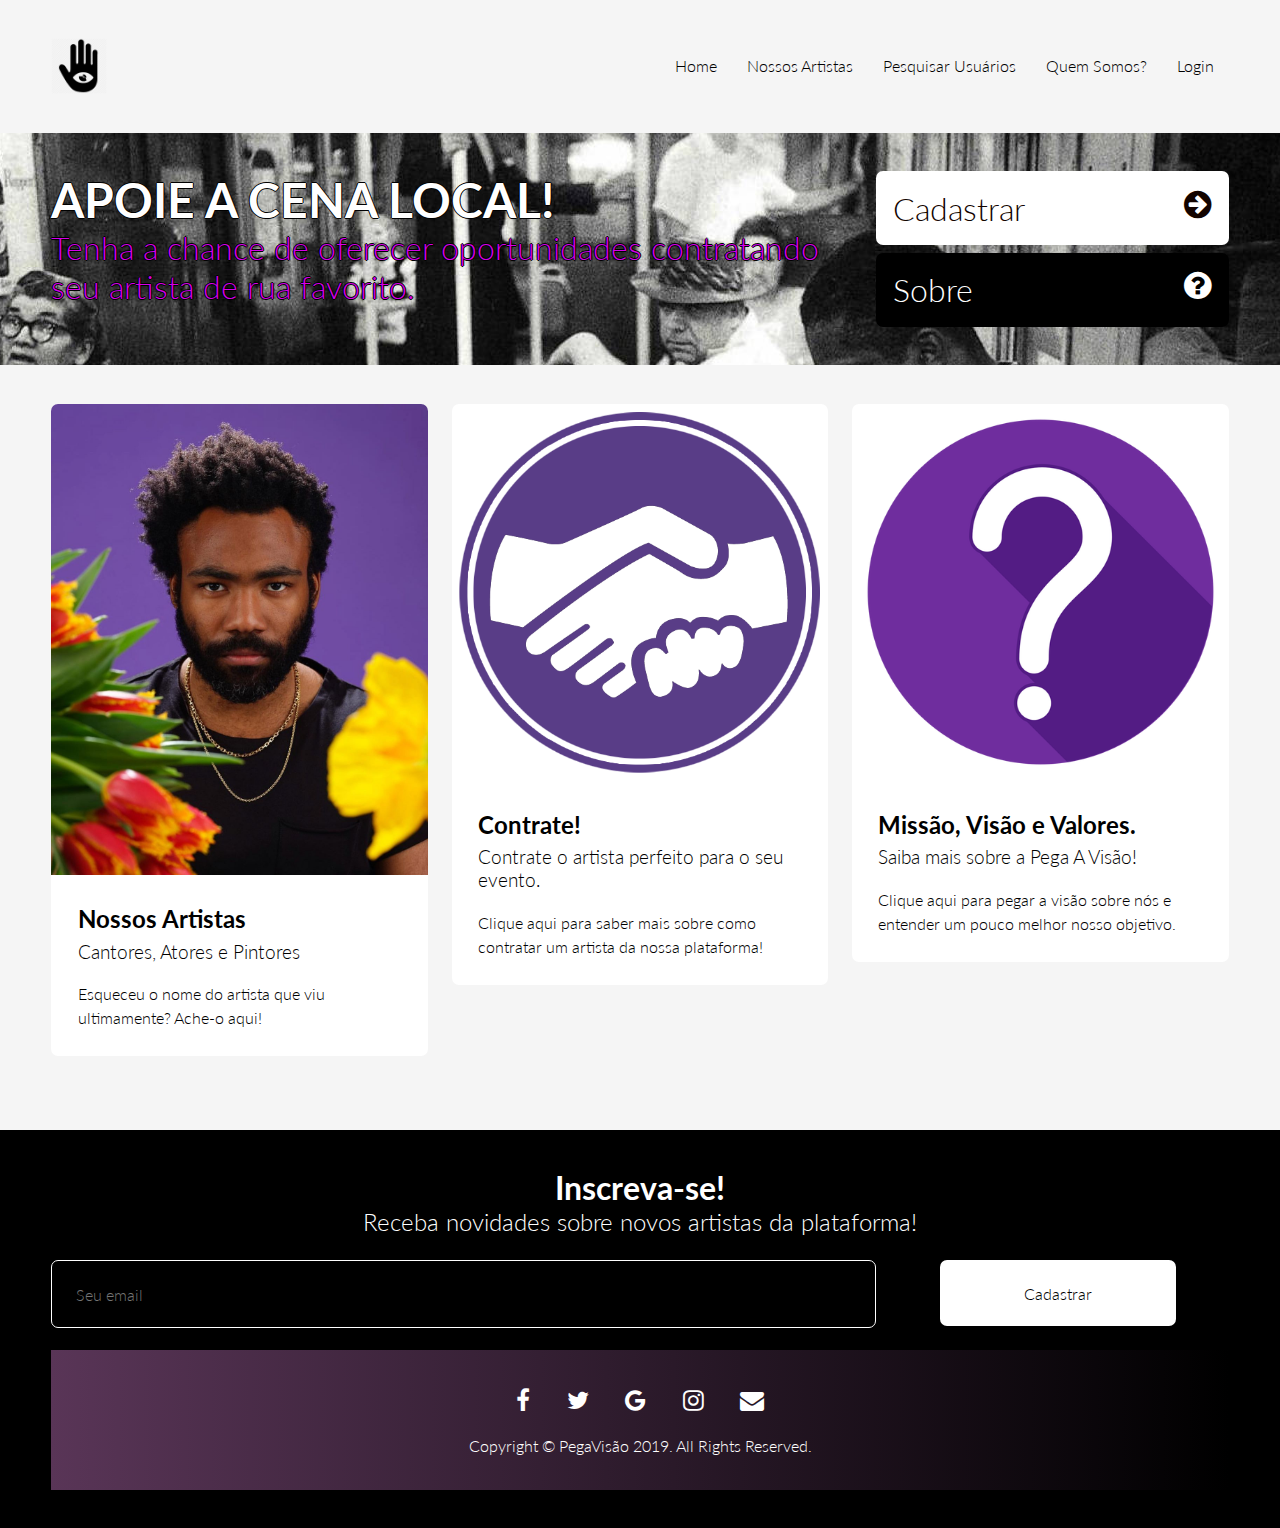
==== commit 467ff978: "Seja o que Deus quiser" ====
--- a/Pega-a-Visão/index.html
+++ b/Pega-a-Visão/index.html
@@ -22,7 +22,7 @@
 				<ul>
 					<li><a href="index.html">Home</a></li>
 					<li><a href="artistas.html">Nossos Artistas</a></li>
-					<li><a href="#">Contratar um Artista</a></li>
+					<li><a href="pesquisa.html">Pesquisar Usuários</a></li>
 					<li><a href="sobre.html">Quem Somos?</a></li>
 					<li><a href="login.html">Login</a></li>
 				</ul>
--- a/Pega-a-Visão/index.css
+++ b/Pega-a-Visão/index.css
@@ -175,7 +175,7 @@
 	padding: 6px;
 	margin-top: 100px;
 	border-radius: 10px;
-	background-color: #A020F0;
+	background-color: purple;
 }
 .search-bt
 {
@@ -196,12 +196,13 @@
 }
 .search-txt
 {
-	padding: 2px;
-	float: left;
-	width: 80%;
-	background:white;
-	border-radius: 10px;
-	color: black; 
+		width: 100%;
+        padding: 12px 20px;
+        margin: 8px 0;
+        display: inline-block;
+        border: 1px solid #ccc;
+        border-radius: 4px;
+        box-sizing: border-box; 
 
 }
 /* =========================== */
@@ -215,6 +216,10 @@
 	border-radius: 10px;
 	background-color:#f5f5f5;
 }
+.tabelapesquisa
+{
+	border:1px solid;
+}
 /* ==================== */
 /* Avaliação Artistas */
 .estrelas input[type=radio] {
@@ -226,7 +231,43 @@
 }
 .estrelas input[type=radio]:checked ~ label i.fa:before {
   color: #CCC;
-}    
+}
+/* COMENTÁRIOS ARTISTAS */
+.enviaComentario {
+        width: 100%;
+        background-color: purple;
+        color: white;
+        padding: 14px 20px;
+        margin: 8px 0;
+        border: none;
+        border-radius: 4px;
+        cursor: pointer;
+        }  
+.inputquadrado {
+        width: 100%;
+        padding: 12px 20px;
+        margin: 8px 0;
+        display: inline-block;
+        border: 1px solid #ccc;
+        border-radius: 4px;
+        box-sizing: border-box;
+        }
+ .divcomment
+ {
+ 	background-color: #f5f5f5;
+ }  
+.link
+{
+	color: purple;
+	text-decoration: underline;
+}
+#agenda
+{
+	list-style:square;
+	margin: 10px;
+	padding: 5px;
+}
+
 
 /* ===================== */
 .title
